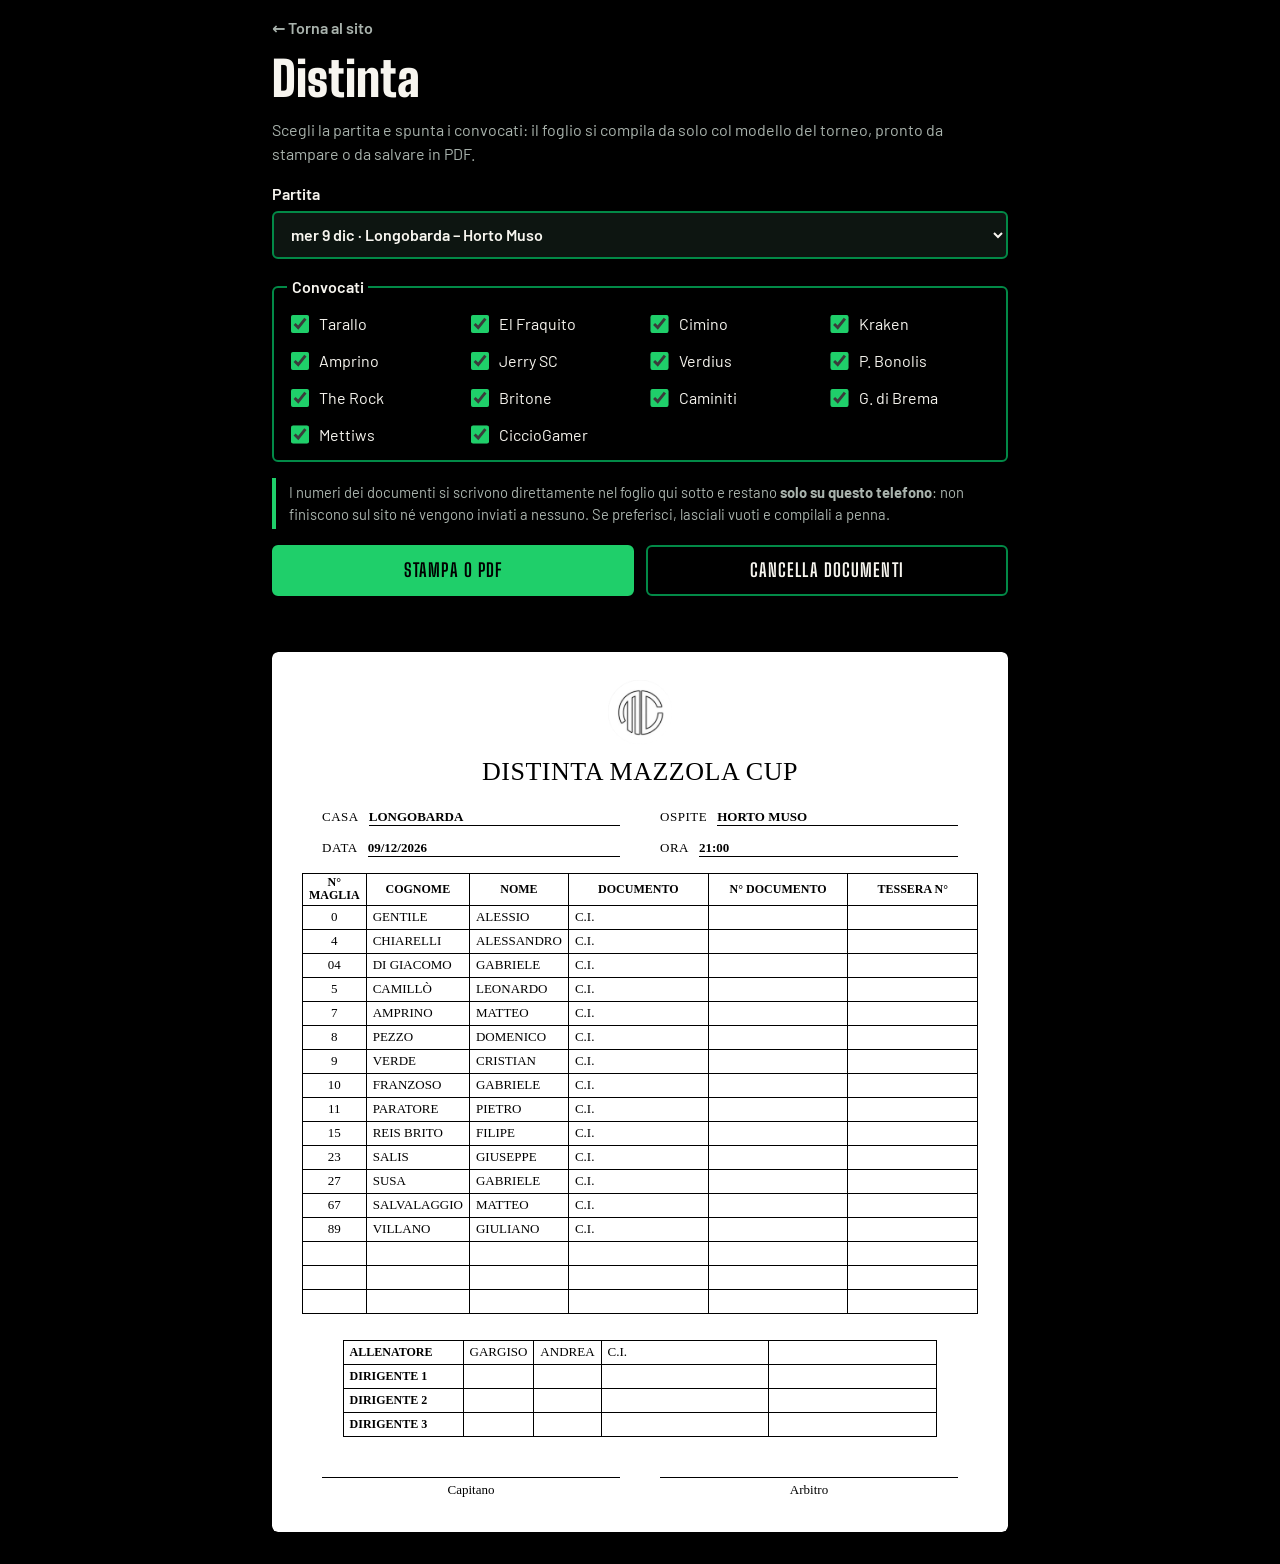
==== distinta.html @ 020058c7 "Distinta stampabile e storie anche nello stile classico - distinta.html: si sceglie la partita, si s" ====
<!DOCTYPE html>
<html lang="it">
<head>
<meta charset="utf-8">
<meta name="viewport" content="width=device-width, initial-scale=1, viewport-fit=cover">
<title>Distinta · Horto Muso</title>
<meta name="robots" content="noindex, nofollow">
<meta name="versione" content="20261110144658">
<meta name="theme-color" content="#028947">
<link rel="icon" href="assets/logo-192.png" type="image/png">
<link rel="apple-touch-icon" sizes="180x180" href="assets/apple-touch-icon.png">
<link rel="preconnect" href="https://fonts.googleapis.com">
<link rel="preconnect" href="https://fonts.gstatic.com" crossorigin>
<link rel="stylesheet" href="https://fonts.googleapis.com/css2?family=Big+Shoulders+Display:wght@700;900&family=Barlow:wght@400;600&display=swap">
<style>
:root{--nero:#000;--verde:#028947;--erba:#1fcf6a;--bianco:#f7f5ef;--grigio:#a9b3ad;--carta:#0d1511;color-scheme:dark}
*,*::before,*::after{box-sizing:border-box}
body{margin:0;background:var(--nero);color:var(--bianco);font:400 1rem/1.5 Barlow,system-ui,sans-serif;
padding:max(1rem,env(safe-area-inset-top,0px)) max(1rem,env(safe-area-inset-right,0px)) max(2rem,env(safe-area-inset-bottom,0px)) max(1rem,env(safe-area-inset-left,0px))}
:focus-visible{outline:3px solid var(--erba);outline-offset:3px}
.pagina{max-width:46rem;margin:0 auto;display:grid;gap:1rem}
h1{font:900 clamp(2.2rem,9vw,3rem)/.95 "Big Shoulders Display",Impact,sans-serif;margin:0}
.torna{color:var(--grigio);font-weight:600;text-decoration:none}
.torna:hover{color:var(--erba)}
p{margin:0;color:var(--grigio)}
label{font-weight:600;display:grid;gap:.35rem}
select{font:600 1rem Barlow,system-ui,sans-serif;color:var(--bianco);background:var(--carta);border:2px solid var(--verde);border-radius:6px;padding:.7rem .8rem;width:100%}
fieldset{border:2px solid var(--verde);border-radius:6px;padding:.6rem .8rem;margin:0}
legend{font-weight:600;padding:0 .3rem}
.spunte{display:grid;grid-template-columns:repeat(auto-fill,minmax(9rem,1fr));gap:.3rem .8rem}
.spunte label{display:flex;align-items:center;gap:.45rem;font-weight:400;min-height:2rem}
.spunte input{width:1.15rem;height:1.15rem;accent-color:var(--erba)}
.privacy{border-left:4px solid var(--erba);padding:.2rem 0 .2rem .8rem;font-size:.92rem}
.azioni{display:grid;grid-template-columns:1fr 1fr;gap:.7rem}
button{font:700 1.15rem/1 "Big Shoulders Display",Impact,sans-serif;letter-spacing:.06em;text-transform:uppercase;
padding:.9rem 1rem;border-radius:6px;border:2px solid var(--verde);cursor:pointer;min-height:3rem}
.principale{background:var(--erba);border-color:var(--erba);color:var(--nero)}
.secondario{background:none;color:var(--bianco)}
.secondario:hover{border-color:var(--erba)}
.stato{min-height:1.5em;color:var(--erba);font-weight:600}
.scorre{overflow-x:auto;border-radius:6px}

/* IL FOGLIO: come la distinta stampata del torneo, nero su bianco */
.foglio{background:#fff;color:#000;font:400 13px/1.25 Georgia,"Times New Roman",serif;padding:28px 30px 34px;min-width:620px;border-radius:6px}
.foglio .testa{text-align:center}
.foglio .testa img{width:64px;height:64px}
.foglio h2{font:400 26px/1.1 Georgia,"Times New Roman",serif;margin:10px 0 22px;letter-spacing:.02em;text-align:center}
.foglio .squadre,.foglio .quando{display:grid;grid-template-columns:1fr 1fr;gap:12px 40px;margin:0 20px 14px}
.foglio .campo{display:flex;gap:10px;align-items:baseline}
.foglio .campo b{font-weight:400;letter-spacing:.04em;flex:none}
.foglio .campo span{flex:1;border-bottom:1px solid #000;min-height:1.3em;font-weight:700}
.foglio table{width:100%;border-collapse:collapse;margin-top:16px}
.foglio th,.foglio td{border:1px solid #000;padding:2px 6px;height:24px;text-align:left;vertical-align:middle}
.foglio thead th{font-weight:700;font-size:12px;line-height:1.1;text-align:center}
.foglio td.num{text-align:center;width:56px}
.foglio td.doc input{width:100%;border:0;background:transparent;color:#000;font:inherit;padding:0}
.foglio td.doc input:focus{outline:2px solid var(--verde);background:#eef8f2}
.foglio .staff{width:88%;margin:26px auto 0}
.foglio .staff th{text-align:left;width:120px;font-size:12px}
.foglio .firme{display:grid;grid-template-columns:1fr 1fr;gap:40px;margin:40px 20px 0}
.foglio .firme div{border-top:1px solid #000;padding-top:4px;text-align:center}

[hidden]{display:none!important}

@page{size:A4 portrait;margin:12mm}
@media print{
  :root{color-scheme:light}
  body{background:#fff;padding:0}
  .pagina{display:block;max-width:none}
  .pagina>*:not(.scorre){display:none!important}
  .scorre{overflow:visible}
  .foglio{min-width:0;padding:0;border-radius:0}
  .foglio td.doc input{outline:none!important;background:none!important}
}
</style>
</head>
<body>
<main class="pagina">
  <a class="torna" href="./#partite">← Torna al sito</a>
  <h1>Distinta</h1>
  <p>Scegli la partita e spunta i convocati: il foglio si compila da solo col modello del torneo, pronto da stampare o da salvare in PDF.</p>
  <label>Partita
    <select id="partita"></select>
  </label>
  <fieldset>
    <legend>Convocati</legend>
    <div class="spunte" id="spunte"></div>
  </fieldset>
  <p class="privacy">I numeri dei documenti si scrivono direttamente nel foglio qui sotto e restano <b>solo su questo telefono</b>: non finiscono sul sito né vengono inviati a nessuno. Se preferisci, lasciali vuoti e compilali a penna.</p>
  <div class="azioni">
    <button class="principale" id="stampa" type="button">Stampa o PDF</button>
    <button class="secondario" id="cancella" type="button">Cancella documenti</button>
  </div>
  <p class="stato" id="stato" role="status"></p>
  <div class="scorre">
    <article class="foglio" id="foglio" aria-label="Distinta della partita">
      <div class="testa"><img src="assets/mazzola.png" alt="Mazzola Cup"></div>
      <h2>DISTINTA MAZZOLA CUP</h2>
      <div class="squadre">
        <div class="campo"><b>CASA</b><span id="casa"></span></div>
        <div class="campo"><b>OSPITE</b><span id="ospite"></span></div>
      </div>
      <div class="quando">
        <div class="campo"><b>DATA</b><span id="data"></span></div>
        <div class="campo"><b>ORA</b><span id="ora"></span></div>
      </div>
      <table>
        <thead><tr><th scope="col">N°<br>MAGLIA</th><th scope="col">COGNOME</th><th scope="col">NOME</th><th scope="col">DOCUMENTO</th><th scope="col">N° DOCUMENTO</th><th scope="col">TESSERA N°</th></tr></thead>
        <tbody id="righe"></tbody>
      </table>
      <table class="staff">
        <tbody id="staff"></tbody>
      </table>
      <div class="firme"><div>Capitano</div><div>Arbitro</div></div>
    </article>
  </div>
</main>
<script src="distinta.js?v=20261110144658" defer></script>
<script src="aggiorna.js?v=20261110144658" defer></script>
</body>
</html>
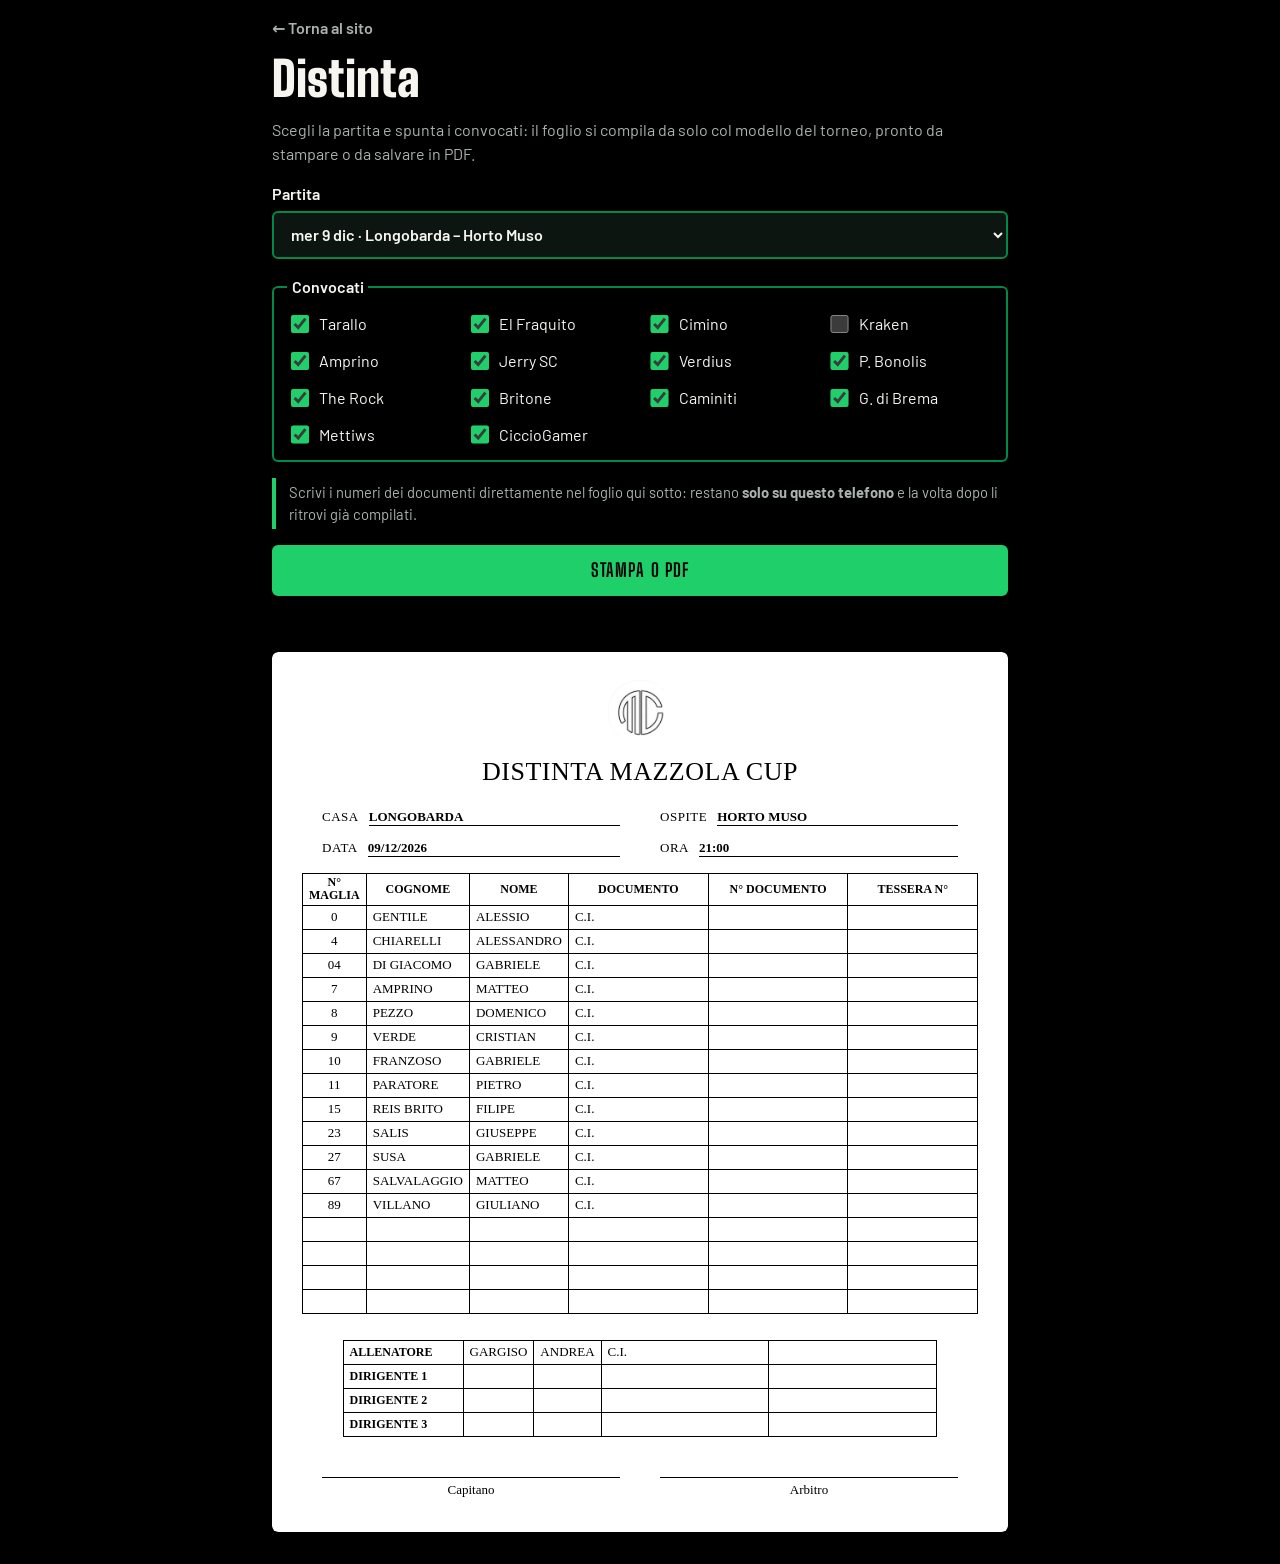
==== commit cadb2633: "Distinta: Kraken assente, documenti da file cifrato o scritti sul telefono - data-assente sulla sche" ====
--- a/distinta.html
+++ b/distinta.html
@@ -5,7 +5,7 @@
 <meta name="viewport" content="width=device-width, initial-scale=1, viewport-fit=cover">
 <title>Distinta · Horto Muso</title>
 <meta name="robots" content="noindex, nofollow">
-<meta name="versione" content="20261110144658">
+<meta name="versione" content="20261110145843">
 <meta name="theme-color" content="#028947">
 <link rel="icon" href="assets/logo-192.png" type="image/png">
 <link rel="apple-touch-icon" sizes="180x180" href="assets/apple-touch-icon.png">
@@ -39,6 +39,11 @@
 .secondario:hover{border-color:var(--erba)}
 .stato{min-height:1.5em;color:var(--erba);font-weight:600}
 .scorre{overflow-x:auto;border-radius:6px}
+.azioni-una{grid-template-columns:1fr}
+.documenti{display:grid;grid-template-columns:1fr auto;gap:.6rem .7rem;align-items:end}
+.documenti .privacy{grid-column:1/-1}
+input[type=password]{font:600 1rem Barlow,system-ui,sans-serif;color:var(--bianco);background:var(--carta);border:2px solid var(--verde);border-radius:6px;padding:.7rem .8rem;width:100%}
+.link{background:none;border:0;padding:0;min-height:0;font:600 .92rem Barlow,system-ui,sans-serif;letter-spacing:0;text-transform:none;color:var(--erba);text-decoration:underline;cursor:pointer}
 
 /* IL FOGLIO: come la distinta stampata del torneo, nero su bianco */
 .foglio{background:#fff;color:#000;font:400 13px/1.25 Georgia,"Times New Roman",serif;padding:28px 30px 34px;min-width:620px;border-radius:6px}
@@ -86,10 +91,17 @@
     <legend>Convocati</legend>
     <div class="spunte" id="spunte"></div>
   </fieldset>
-  <p class="privacy">I numeri dei documenti si scrivono direttamente nel foglio qui sotto e restano <b>solo su questo telefono</b>: non finiscono sul sito né vengono inviati a nessuno. Se preferisci, lasciali vuoti e compilali a penna.</p>
-  <div class="azioni">
+  <form class="documenti" id="sblocca" hidden>
+    <label>Documenti della squadra
+      <input id="parola" type="password" autocomplete="current-password" placeholder="Parola d’ordine della squadra">
+    </label>
+    <button class="secondario" type="submit">Apri</button>
+    <p class="privacy">I documenti sono sul sito solo cifrati: servono la parola d’ordine della squadra per leggerli. Basta inserirla una volta, poi questo telefono la ricorda.</p>
+  </form>
+  <p class="privacy" id="documenti-aperti" hidden>Documenti della squadra caricati. Per correggerne uno scrivi direttamente nel foglio: la correzione resta solo su questo telefono. <button class="link" id="blocca" type="button">Togli i documenti da questo telefono</button></p>
+  <p class="privacy" id="documenti-locali" hidden>Scrivi i numeri dei documenti direttamente nel foglio qui sotto: restano <b>solo su questo telefono</b> e la volta dopo li ritrovi già compilati.</p>
+  <div class="azioni azioni-una">
     <button class="principale" id="stampa" type="button">Stampa o PDF</button>
-    <button class="secondario" id="cancella" type="button">Cancella documenti</button>
   </div>
   <p class="stato" id="stato" role="status"></p>
   <div class="scorre">
@@ -115,7 +127,7 @@
     </article>
   </div>
 </main>
-<script src="distinta.js?v=20261110144658" defer></script>
-<script src="aggiorna.js?v=20261110144658" defer></script>
+<script src="distinta.js?v=20261110145843" defer></script>
+<script src="aggiorna.js?v=20261110145843" defer></script>
 </body>
 </html>
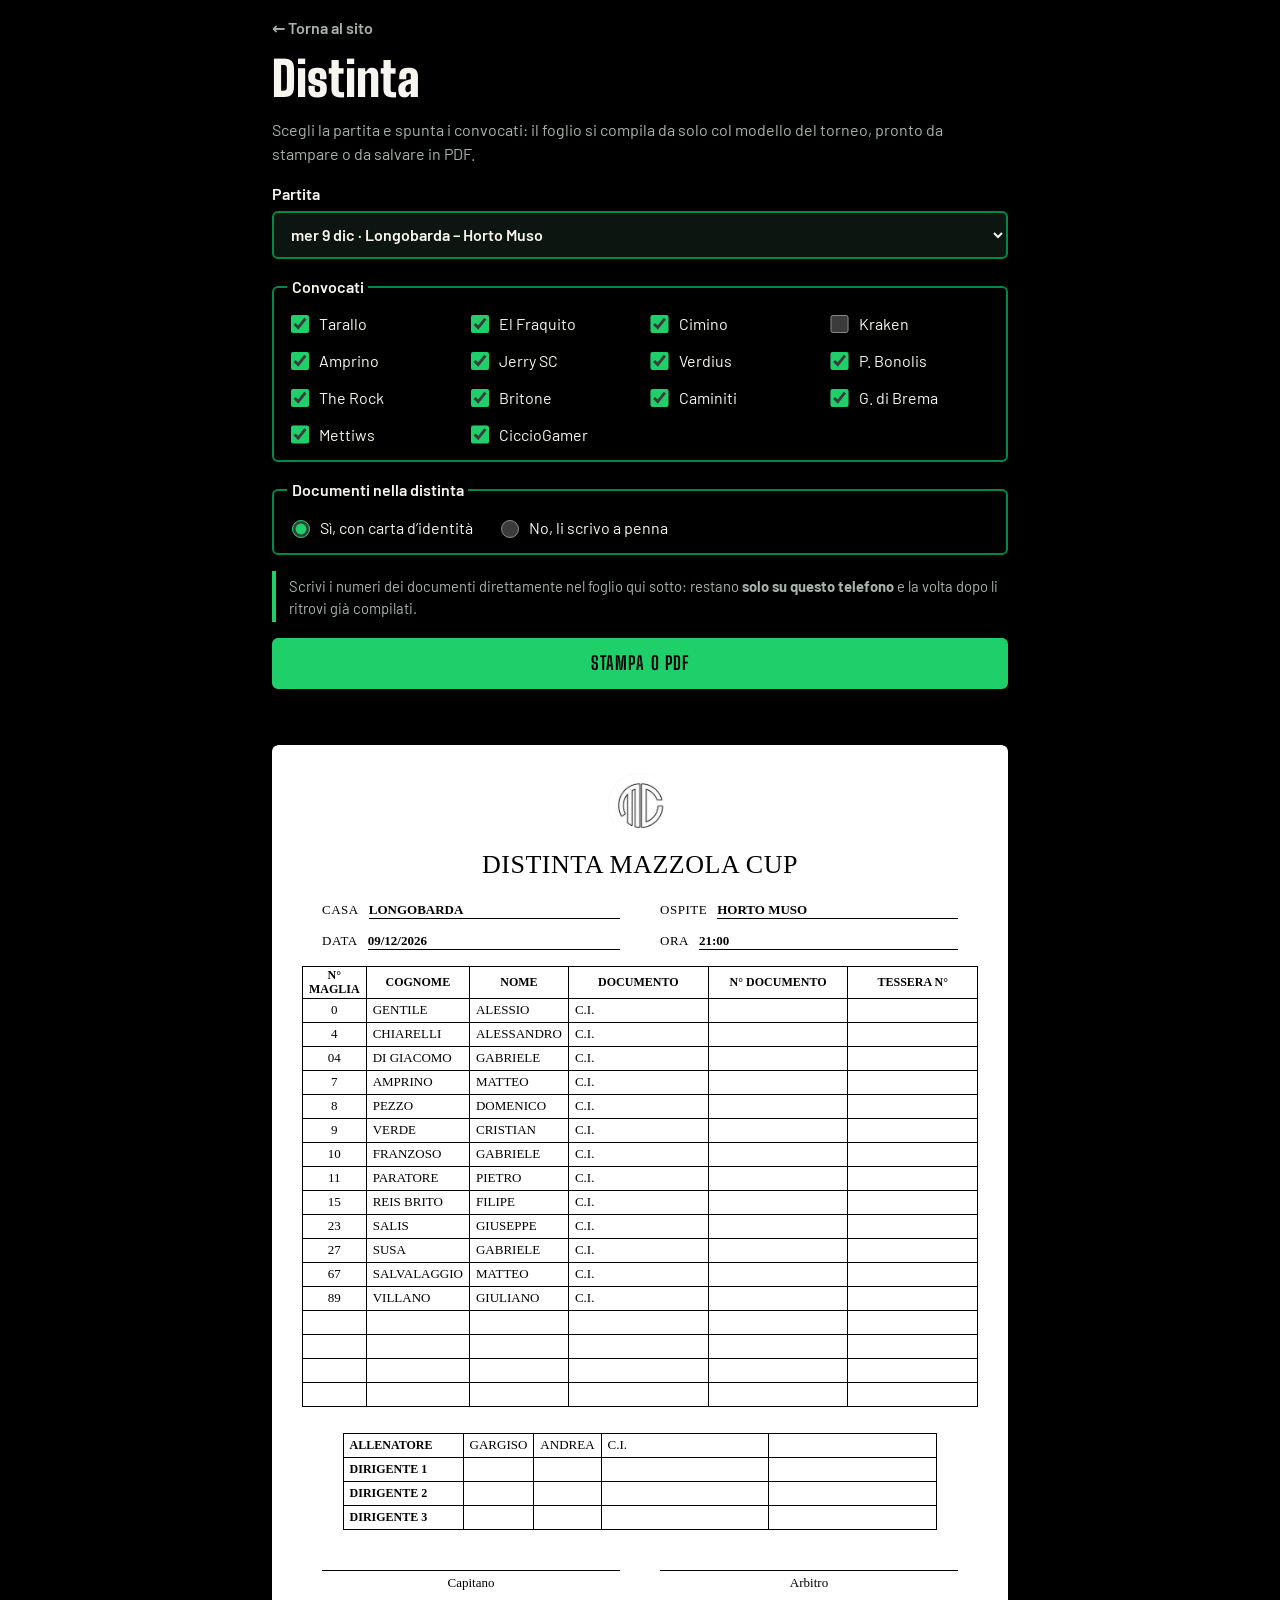
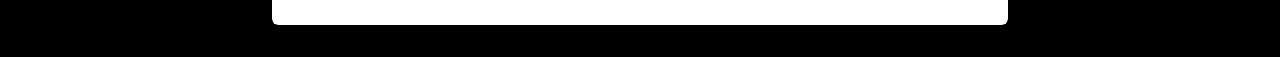
==== commit 394864c3: "Distinta: scelta documenti sì/no e cifratura più lenta da forzare - Scelta "Documenti nella distinta" ====
--- a/distinta.html
+++ b/distinta.html
@@ -5,7 +5,7 @@
 <meta name="viewport" content="width=device-width, initial-scale=1, viewport-fit=cover">
 <title>Distinta · Horto Muso</title>
 <meta name="robots" content="noindex, nofollow">
-<meta name="versione" content="20261110145843">
+<meta name="versione" content="20261110150358">
 <meta name="theme-color" content="#028947">
 <link rel="icon" href="assets/logo-192.png" type="image/png">
 <link rel="apple-touch-icon" sizes="180x180" href="assets/apple-touch-icon.png">
@@ -40,6 +40,9 @@
 .stato{min-height:1.5em;color:var(--erba);font-weight:600}
 .scorre{overflow-x:auto;border-radius:6px}
 .azioni-una{grid-template-columns:1fr}
+.scelta{display:flex;flex-wrap:wrap;gap:.3rem 1.4rem}
+.scelta label{display:flex;align-items:center;gap:.45rem;font-weight:400;min-height:2rem}
+.scelta input{width:1.15rem;height:1.15rem;accent-color:var(--erba)}
 .documenti{display:grid;grid-template-columns:1fr auto;gap:.6rem .7rem;align-items:end}
 .documenti .privacy{grid-column:1/-1}
 input[type=password]{font:600 1rem Barlow,system-ui,sans-serif;color:var(--bianco);background:var(--carta);border:2px solid var(--verde);border-radius:6px;padding:.7rem .8rem;width:100%}
@@ -91,6 +94,11 @@
     <legend>Convocati</legend>
     <div class="spunte" id="spunte"></div>
   </fieldset>
+  <fieldset id="con-documenti" class="scelta">
+    <legend>Documenti nella distinta</legend>
+    <label><input type="radio" name="documenti" value="si" checked> Sì, con carta d’identità</label>
+    <label><input type="radio" name="documenti" value="no"> No, li scrivo a penna</label>
+  </fieldset>
   <form class="documenti" id="sblocca" hidden>
     <label>Documenti della squadra
       <input id="parola" type="password" autocomplete="current-password" placeholder="Parola d’ordine della squadra">
@@ -127,7 +135,7 @@
     </article>
   </div>
 </main>
-<script src="distinta.js?v=20261110145843" defer></script>
-<script src="aggiorna.js?v=20261110145843" defer></script>
+<script src="distinta.js?v=20261110150358" defer></script>
+<script src="aggiorna.js?v=20261110150358" defer></script>
 </body>
 </html>
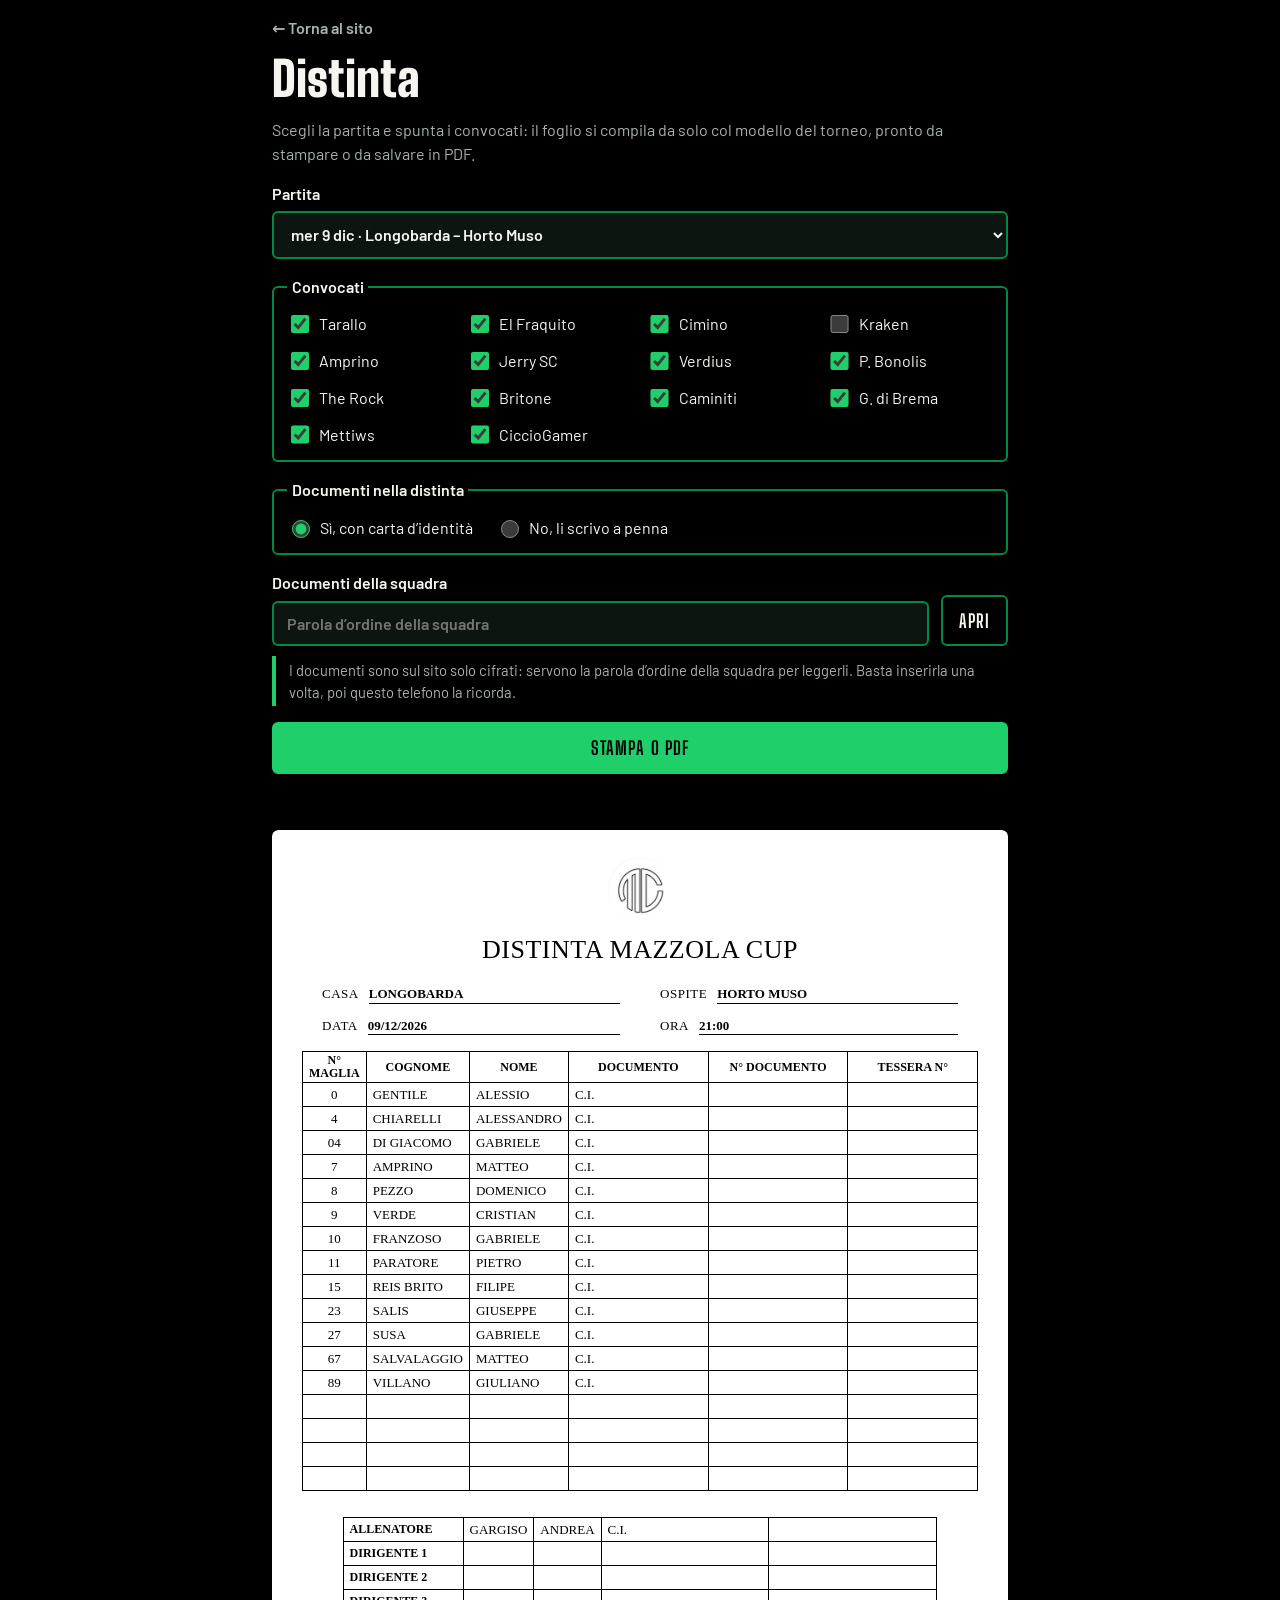
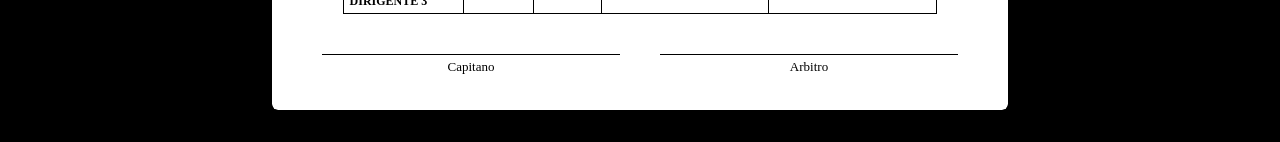
==== commit 73ff59c9: "Ricaricando il sito si riparte dal cavallo Il salto a una sezione (#partite dalle storie e dalla dis" ====
--- a/distinta.html
+++ b/distinta.html
@@ -5,7 +5,7 @@
 <meta name="viewport" content="width=device-width, initial-scale=1, viewport-fit=cover">
 <title>Distinta · Horto Muso</title>
 <meta name="robots" content="noindex, nofollow">
-<meta name="versione" content="20261110150358">
+<meta name="versione" content="20261110151034">
 <meta name="theme-color" content="#028947">
 <link rel="icon" href="assets/logo-192.png" type="image/png">
 <link rel="apple-touch-icon" sizes="180x180" href="assets/apple-touch-icon.png">
@@ -135,7 +135,7 @@
     </article>
   </div>
 </main>
-<script src="distinta.js?v=20261110150358" defer></script>
-<script src="aggiorna.js?v=20261110150358" defer></script>
+<script src="distinta.js?v=20261110151034" defer></script>
+<script src="aggiorna.js?v=20261110151034" defer></script>
 </body>
 </html>
